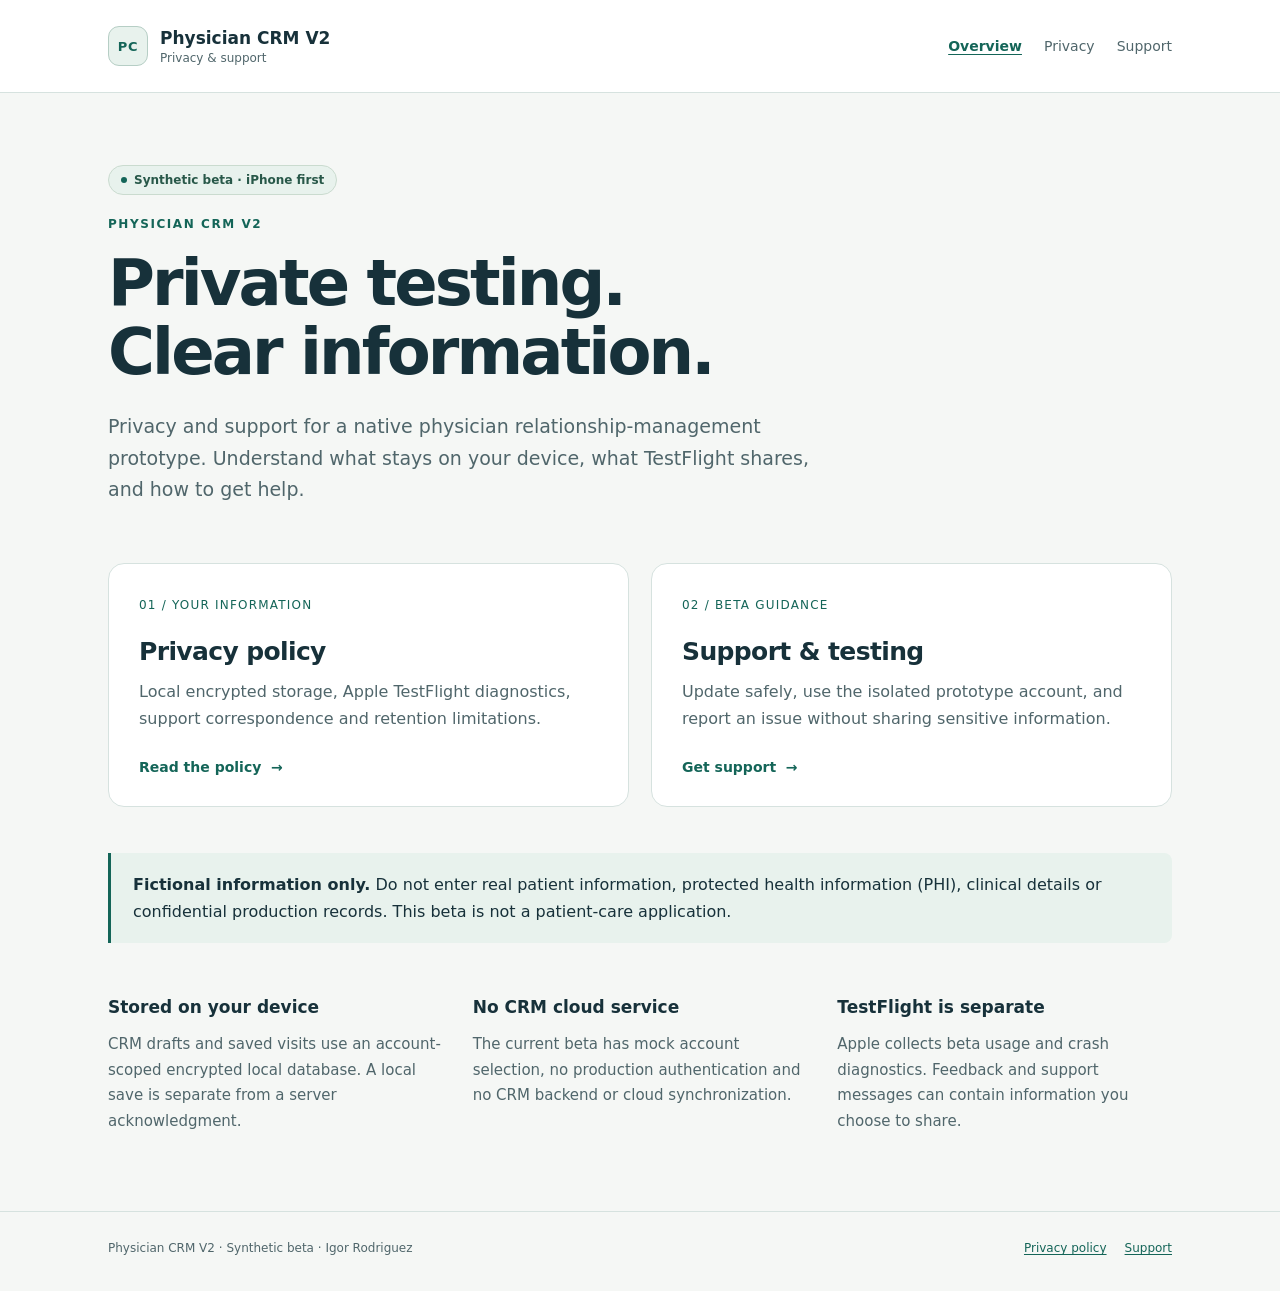
==== index.html @ 6b70af7c "Publish CRM V2 synthetic beta privacy policy and support" ====
<!doctype html>
<html lang="en"><head><meta charset="utf-8"><meta name="viewport" content="width=device-width, initial-scale=1"><meta name="theme-color" content="#146558"><meta name="description" content="Official privacy and support information for the Physician CRM V2 synthetic beta."><meta name="referrer" content="strict-origin-when-cross-origin"><title>Privacy & support | Physician CRM V2</title><link rel="canonical" href="https://sketchiergnome0.github.io/physician-crm-v2-pages/"><link rel="icon" href="./icon.svg" type="image/svg+xml"><link rel="stylesheet" href="./style.css"></head>
<body><a class="skip" href="#main">Skip to content</a><header><div class="shell"><a class="brand" href="./"><span class="brandmark" aria-hidden="true">PC</span><span>Physician CRM V2<small>Privacy &amp; support</small></span></a><nav aria-label="Main navigation"><a href="./" aria-current="page">Overview</a><a href="./privacy/">Privacy</a><a href="./support/">Support</a></nav></div></header><main id="main" class="shell">
<section class="hero"><div class="badge">Synthetic beta · iPhone first</div><p class="eyebrow">Physician CRM V2</p><h1>Private testing.<br>Clear information.</h1><p class="lead">Privacy and support for a native physician relationship-management prototype. Understand what stays on your device, what TestFlight shares, and how to get help.</p></section>
<div class="cards"><a class="card" href="./privacy/"><span class="number">01 / YOUR INFORMATION</span><h2>Privacy policy</h2><p>Local encrypted storage, Apple TestFlight diagnostics, support correspondence and retention limitations.</p><span class="more">Read the policy &nbsp;→</span></a><a class="card" href="./support/"><span class="number">02 / BETA GUIDANCE</span><h2>Support &amp; testing</h2><p>Update safely, use the isolated prototype account, and report an issue without sharing sensitive information.</p><span class="more">Get support &nbsp;→</span></a></div>
<aside class="notice" aria-label="Synthetic data only"><p><strong>Fictional information only.</strong> Do not enter real patient information, protected health information (PHI), clinical details or confidential production records. This beta is not a patient-care application.</p></aside>
<section class="overview" aria-label="Current beta scope"><div><h2>Stored on your device</h2><p>CRM drafts and saved visits use an account-scoped encrypted local database. A local save is separate from a server acknowledgment.</p></div><div><h2>No CRM cloud service</h2><p>The current beta has mock account selection, no production authentication and no CRM backend or cloud synchronization.</p></div><div><h2>TestFlight is separate</h2><p>Apple collects beta usage and crash diagnostics. Feedback and support messages can contain information you choose to share.</p></div></section></main><footer><div class="shell"><span>Physician CRM V2 · Synthetic beta · Igor Rodriguez</span><span><a href="./privacy/">Privacy policy</a><a href="./support/">Support</a></span></div></footer></body></html>
---- style.css ----
@charset "UTF-8";
:root{color-scheme:light;--ink:#17313a;--muted:#50666b;--paper:#f5f7f5;--line:#d6e2df;--accent:#146558;--soft:#e8f2ed;font-family:ui-sans-serif,system-ui,-apple-system,BlinkMacSystemFont,"Segoe UI",sans-serif;background:var(--paper);color:var(--ink)}
*{box-sizing:border-box}body{margin:0}a{color:var(--accent);text-underline-offset:.2em}a:hover{text-decoration-thickness:2px}a:focus-visible{outline:3px solid #9f691c;outline-offset:5px;border-radius:3px}.skip{position:absolute;left:16px;top:-70px;background:white;padding:12px;z-index:2}.skip:focus{top:12px}.shell{max-width:1120px;margin:auto;padding:0 28px}header{border-bottom:1px solid var(--line);background:#fff}header .shell{min-height:92px;display:flex;align-items:center;justify-content:space-between;gap:22px;padding-top:20px;padding-bottom:20px}.brand{display:flex;gap:12px;align-items:center;color:var(--ink);text-decoration:none;font-size:17px;font-weight:700}.brandmark{display:grid;place-items:center;width:40px;height:40px;border:1px solid #b6cec5;border-radius:11px;background:var(--soft);color:var(--accent);font-size:13px;letter-spacing:.05em}.brand small{display:block;color:var(--muted);font-size:12px;font-weight:500;margin-top:3px}nav{display:flex;flex-wrap:wrap;gap:22px;font-size:14px}nav a{color:var(--muted);text-decoration:none;padding:8px 0}nav a[aria-current=page]{color:var(--accent);font-weight:700;text-decoration:underline}.hero{padding-top:72px;padding-bottom:58px}.eyebrow{font-size:12px;font-weight:700;letter-spacing:.13em;text-transform:uppercase;color:var(--accent);margin:0 0 18px}.badge{display:inline-flex;gap:7px;align-items:center;border:1px solid #cadbcf;border-radius:99px;background:var(--soft);padding:7px 12px;color:#285849;font-size:12px;font-weight:600;margin-bottom:22px}.badge::before{content:"";width:6px;height:6px;border-radius:50%;background:var(--accent)}h1{font-size:clamp(34px,5vw,64px);line-height:1.08;letter-spacing:-.045em;font-weight:650;margin:0 0 24px;max-width:820px}.lead{font-size:19px;line-height:1.65;color:var(--muted);max-width:710px;margin:0}.cards{display:grid;grid-template-columns:repeat(2,minmax(0,1fr));gap:22px;margin-bottom:46px}.card{background:#fff;border:1px solid var(--line);border-radius:16px;padding:30px;text-decoration:none;color:var(--ink);display:block}.card:hover{border-color:var(--accent)}.card .number{font-size:12px;letter-spacing:.1em;color:var(--accent)}.card h2{font-size:25px;margin:24px 0 12px;letter-spacing:-.025em}.card p{color:var(--muted);line-height:1.7;margin:0 0 24px}.card .more{color:var(--accent);font-size:14px;font-weight:650}.notice{border-left:3px solid var(--accent);padding:18px 22px;background:var(--soft);border-radius:0 8px 8px 0;line-height:1.7}.notice p{margin:0}.overview{display:grid;grid-template-columns:repeat(3,minmax(0,1fr));gap:30px;margin:40px 0 62px}.overview h2{font-size:17px;margin-bottom:10px}.overview p{color:var(--muted);line-height:1.7;font-size:15px}.document{max-width:790px;margin:0 auto;padding:64px 0}.document h1{font-size:clamp(34px,5vw,52px)}.document h2{font-size:23px;letter-spacing:-.02em;line-height:1.35;margin:38px 0 13px}.document h3{font-size:18px;margin:26px 0 10px}.document p,.document li{font-size:16px;line-height:1.8;color:var(--muted)}.document strong{color:var(--ink)}.document li{padding-left:3px;margin-bottom:8px}.document ul,.document ol{padding-left:25px}.meta{font-size:13px!important;color:var(--muted);margin-bottom:28px}.contact{padding:24px;border:1px solid var(--line);background:white;border-radius:12px;margin:28px 0;overflow-wrap:anywhere}.contact h2{margin-top:0}.contact p:last-child{margin-bottom:0}footer{border-top:1px solid var(--line);padding:26px 0 32px;color:var(--muted);font-size:12px;line-height:1.7}footer .shell{display:flex;flex-wrap:wrap;justify-content:space-between;gap:14px}footer a{margin-left:18px}.document a{overflow-wrap:anywhere}@media(max-width:640px){.shell{padding-left:20px;padding-right:20px}header .shell{align-items:flex-start;flex-direction:column;gap:12px;padding-top:18px;padding-bottom:14px}nav{gap:24px}.hero{padding-top:44px;padding-bottom:34px}.lead{font-size:17px}.cards,.overview{grid-template-columns:1fr}.card{padding:25px}.card h2{margin-top:18px}.overview{gap:12px;margin-top:28px;margin-bottom:38px}.document{padding:38px 0}.document p,.document li{font-size:16px}.document h2{margin-top:30px}footer a{margin-left:0;margin-right:18px}}@media print{header,footer,.skip{display:none}.document{max-width:none;padding:0}:root{background:white;color:black}.notice,.contact{break-inside:avoid}a{color:inherit}}
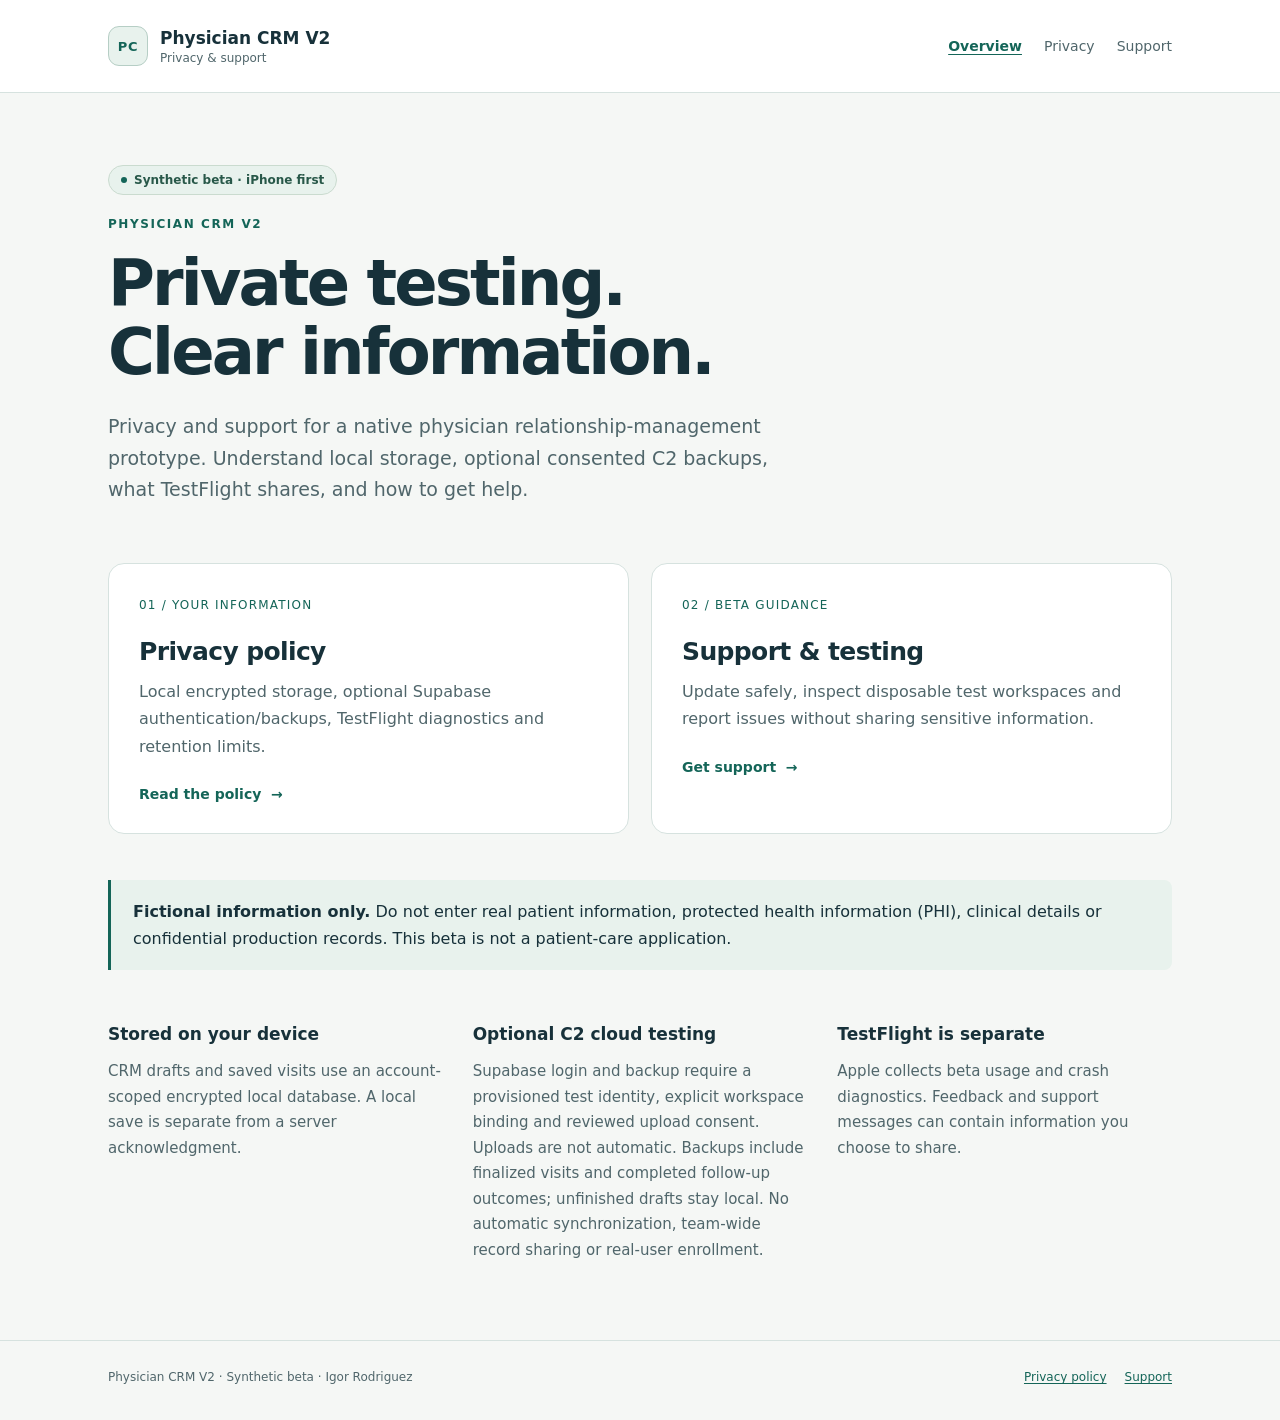
==== commit 8277a6a8: "docs: disclose optional consented C2 synthetic backups" ====
--- a/index.html
+++ b/index.html
@@ -1,7 +1,7 @@
 <!doctype html>
 <html lang="en"><head><meta charset="utf-8"><meta name="viewport" content="width=device-width, initial-scale=1"><meta name="theme-color" content="#146558"><meta name="description" content="Official privacy and support information for the Physician CRM V2 synthetic beta."><meta name="referrer" content="strict-origin-when-cross-origin"><title>Privacy & support | Physician CRM V2</title><link rel="canonical" href="https://sketchiergnome0.github.io/physician-crm-v2-pages/"><link rel="icon" href="./icon.svg" type="image/svg+xml"><link rel="stylesheet" href="./style.css"></head>
 <body><a class="skip" href="#main">Skip to content</a><header><div class="shell"><a class="brand" href="./"><span class="brandmark" aria-hidden="true">PC</span><span>Physician CRM V2<small>Privacy &amp; support</small></span></a><nav aria-label="Main navigation"><a href="./" aria-current="page">Overview</a><a href="./privacy/">Privacy</a><a href="./support/">Support</a></nav></div></header><main id="main" class="shell">
-<section class="hero"><div class="badge">Synthetic beta · iPhone first</div><p class="eyebrow">Physician CRM V2</p><h1>Private testing.<br>Clear information.</h1><p class="lead">Privacy and support for a native physician relationship-management prototype. Understand what stays on your device, what TestFlight shares, and how to get help.</p></section>
-<div class="cards"><a class="card" href="./privacy/"><span class="number">01 / YOUR INFORMATION</span><h2>Privacy policy</h2><p>Local encrypted storage, Apple TestFlight diagnostics, support correspondence and retention limitations.</p><span class="more">Read the policy &nbsp;→</span></a><a class="card" href="./support/"><span class="number">02 / BETA GUIDANCE</span><h2>Support &amp; testing</h2><p>Update safely, use the isolated prototype account, and report an issue without sharing sensitive information.</p><span class="more">Get support &nbsp;→</span></a></div>
+<section class="hero"><div class="badge">Synthetic beta · iPhone first</div><p class="eyebrow">Physician CRM V2</p><h1>Private testing.<br>Clear information.</h1><p class="lead">Privacy and support for a native physician relationship-management prototype. Understand local storage, optional consented C2 backups, what TestFlight shares, and how to get help.</p></section>
+<div class="cards"><a class="card" href="./privacy/"><span class="number">01 / YOUR INFORMATION</span><h2>Privacy policy</h2><p>Local encrypted storage, optional Supabase authentication/backups, TestFlight diagnostics and retention limits.</p><span class="more">Read the policy &nbsp;→</span></a><a class="card" href="./support/"><span class="number">02 / BETA GUIDANCE</span><h2>Support &amp; testing</h2><p>Update safely, inspect disposable test workspaces and report issues without sharing sensitive information.</p><span class="more">Get support &nbsp;→</span></a></div>
 <aside class="notice" aria-label="Synthetic data only"><p><strong>Fictional information only.</strong> Do not enter real patient information, protected health information (PHI), clinical details or confidential production records. This beta is not a patient-care application.</p></aside>
-<section class="overview" aria-label="Current beta scope"><div><h2>Stored on your device</h2><p>CRM drafts and saved visits use an account-scoped encrypted local database. A local save is separate from a server acknowledgment.</p></div><div><h2>No CRM cloud service</h2><p>The current beta has mock account selection, no production authentication and no CRM backend or cloud synchronization.</p></div><div><h2>TestFlight is separate</h2><p>Apple collects beta usage and crash diagnostics. Feedback and support messages can contain information you choose to share.</p></div></section></main><footer><div class="shell"><span>Physician CRM V2 · Synthetic beta · Igor Rodriguez</span><span><a href="./privacy/">Privacy policy</a><a href="./support/">Support</a></span></div></footer></body></html>+<section class="overview" aria-label="Current beta scope"><div><h2>Stored on your device</h2><p>CRM drafts and saved visits use an account-scoped encrypted local database. A local save is separate from a server acknowledgment.</p></div><div><h2>Optional C2 cloud testing</h2><p>Supabase login and backup require a provisioned test identity, explicit workspace binding and reviewed upload consent. Uploads are not automatic. Backups include finalized visits and completed follow-up outcomes; unfinished drafts stay local. No automatic synchronization, team-wide record sharing or real-user enrollment.</p></div><div><h2>TestFlight is separate</h2><p>Apple collects beta usage and crash diagnostics. Feedback and support messages can contain information you choose to share.</p></div></section></main><footer><div class="shell"><span>Physician CRM V2 · Synthetic beta · Igor Rodriguez</span><span><a href="./privacy/">Privacy policy</a><a href="./support/">Support</a></span></div></footer></body></html>
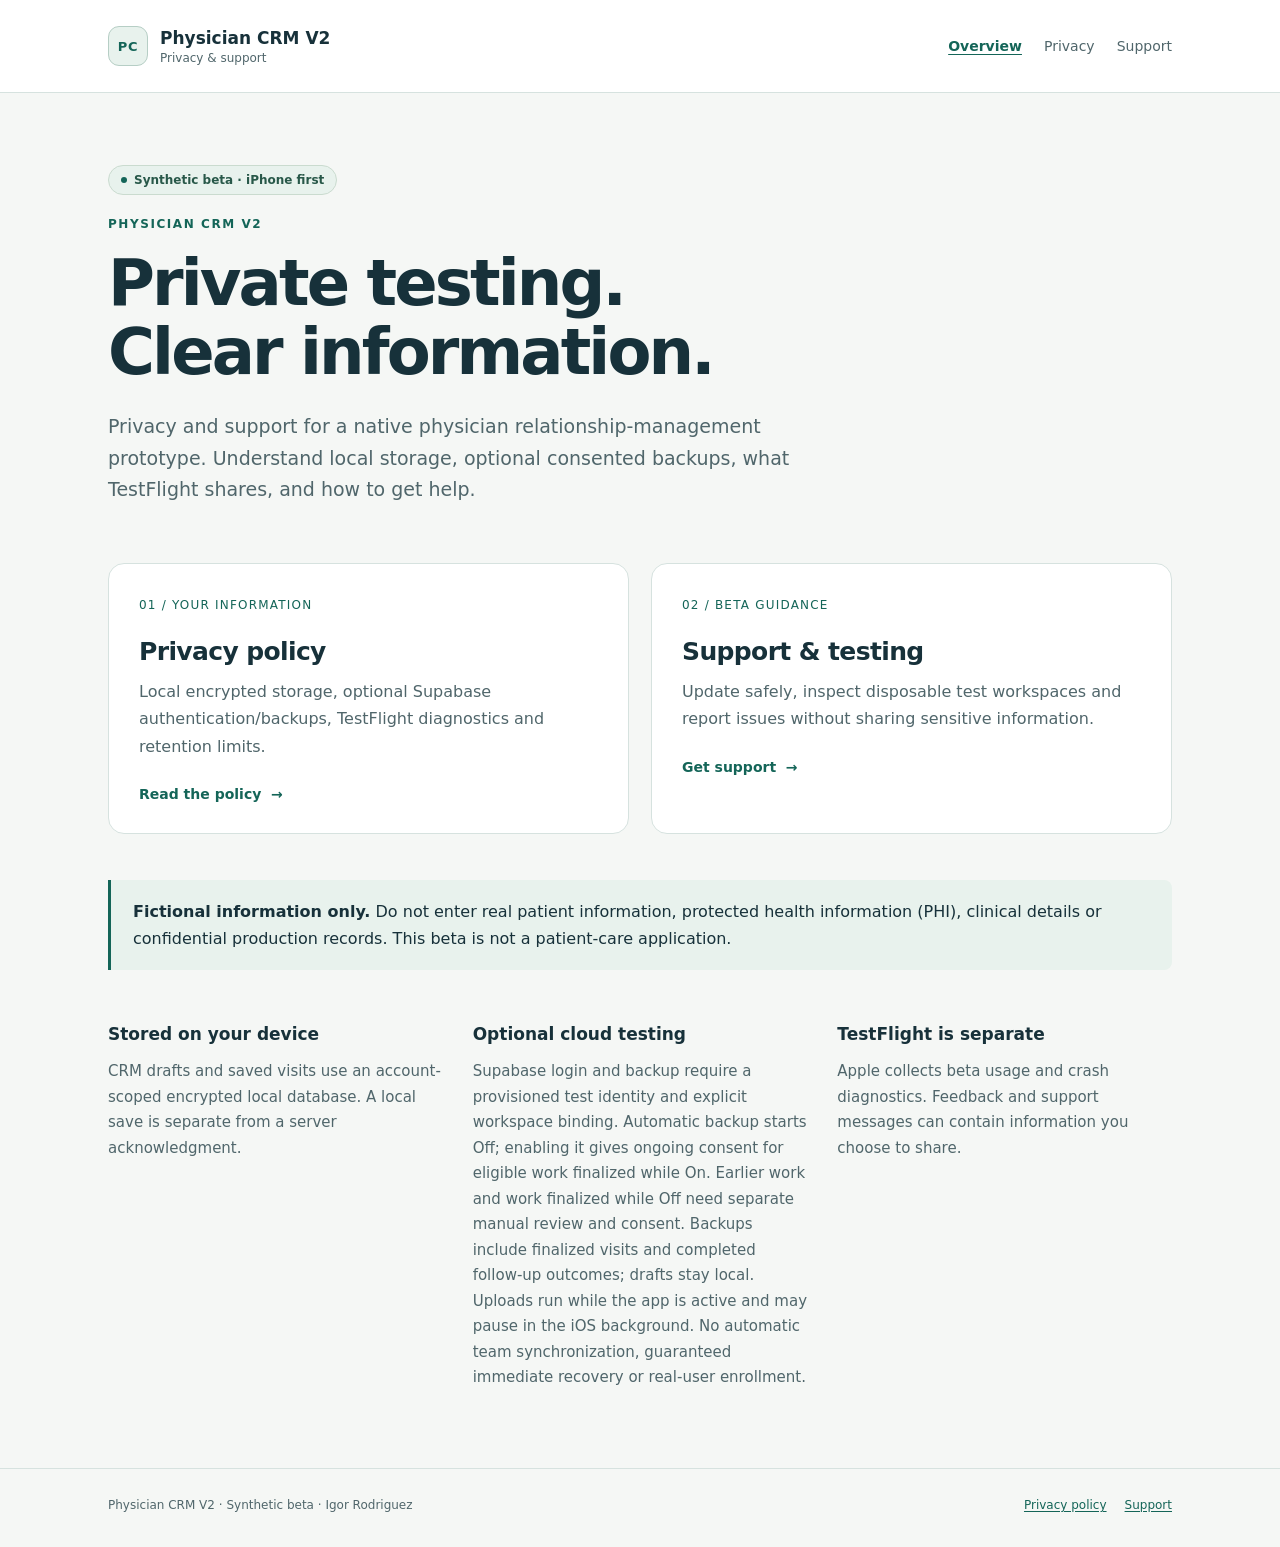
==== commit 102525f6: "Describe optional automatic backup on beta overview" ====
--- a/index.html
+++ b/index.html
@@ -1,7 +1,7 @@
 <!doctype html>
 <html lang="en"><head><meta charset="utf-8"><meta name="viewport" content="width=device-width, initial-scale=1"><meta name="theme-color" content="#146558"><meta name="description" content="Official privacy and support information for the Physician CRM V2 synthetic beta."><meta name="referrer" content="strict-origin-when-cross-origin"><title>Privacy & support | Physician CRM V2</title><link rel="canonical" href="https://sketchiergnome0.github.io/physician-crm-v2-pages/"><link rel="icon" href="./icon.svg" type="image/svg+xml"><link rel="stylesheet" href="./style.css"></head>
 <body><a class="skip" href="#main">Skip to content</a><header><div class="shell"><a class="brand" href="./"><span class="brandmark" aria-hidden="true">PC</span><span>Physician CRM V2<small>Privacy &amp; support</small></span></a><nav aria-label="Main navigation"><a href="./" aria-current="page">Overview</a><a href="./privacy/">Privacy</a><a href="./support/">Support</a></nav></div></header><main id="main" class="shell">
-<section class="hero"><div class="badge">Synthetic beta · iPhone first</div><p class="eyebrow">Physician CRM V2</p><h1>Private testing.<br>Clear information.</h1><p class="lead">Privacy and support for a native physician relationship-management prototype. Understand local storage, optional consented C2 backups, what TestFlight shares, and how to get help.</p></section>
+<section class="hero"><div class="badge">Synthetic beta · iPhone first</div><p class="eyebrow">Physician CRM V2</p><h1>Private testing.<br>Clear information.</h1><p class="lead">Privacy and support for a native physician relationship-management prototype. Understand local storage, optional consented backups, what TestFlight shares, and how to get help.</p></section>
 <div class="cards"><a class="card" href="./privacy/"><span class="number">01 / YOUR INFORMATION</span><h2>Privacy policy</h2><p>Local encrypted storage, optional Supabase authentication/backups, TestFlight diagnostics and retention limits.</p><span class="more">Read the policy &nbsp;→</span></a><a class="card" href="./support/"><span class="number">02 / BETA GUIDANCE</span><h2>Support &amp; testing</h2><p>Update safely, inspect disposable test workspaces and report issues without sharing sensitive information.</p><span class="more">Get support &nbsp;→</span></a></div>
 <aside class="notice" aria-label="Synthetic data only"><p><strong>Fictional information only.</strong> Do not enter real patient information, protected health information (PHI), clinical details or confidential production records. This beta is not a patient-care application.</p></aside>
-<section class="overview" aria-label="Current beta scope"><div><h2>Stored on your device</h2><p>CRM drafts and saved visits use an account-scoped encrypted local database. A local save is separate from a server acknowledgment.</p></div><div><h2>Optional C2 cloud testing</h2><p>Supabase login and backup require a provisioned test identity, explicit workspace binding and reviewed upload consent. Uploads are not automatic. Backups include finalized visits and completed follow-up outcomes; unfinished drafts stay local. No automatic synchronization, team-wide record sharing or real-user enrollment.</p></div><div><h2>TestFlight is separate</h2><p>Apple collects beta usage and crash diagnostics. Feedback and support messages can contain information you choose to share.</p></div></section></main><footer><div class="shell"><span>Physician CRM V2 · Synthetic beta · Igor Rodriguez</span><span><a href="./privacy/">Privacy policy</a><a href="./support/">Support</a></span></div></footer></body></html>
+<section class="overview" aria-label="Current beta scope"><div><h2>Stored on your device</h2><p>CRM drafts and saved visits use an account-scoped encrypted local database. A local save is separate from a server acknowledgment.</p></div><div><h2>Optional cloud testing</h2><p>Supabase login and backup require a provisioned test identity and explicit workspace binding. Automatic backup starts Off; enabling it gives ongoing consent for eligible work finalized while On. Earlier work and work finalized while Off need separate manual review and consent. Backups include finalized visits and completed follow-up outcomes; drafts stay local. Uploads run while the app is active and may pause in the iOS background. No automatic team synchronization, guaranteed immediate recovery or real-user enrollment.</p></div><div><h2>TestFlight is separate</h2><p>Apple collects beta usage and crash diagnostics. Feedback and support messages can contain information you choose to share.</p></div></section></main><footer><div class="shell"><span>Physician CRM V2 · Synthetic beta · Igor Rodriguez</span><span><a href="./privacy/">Privacy policy</a><a href="./support/">Support</a></span></div></footer></body></html>
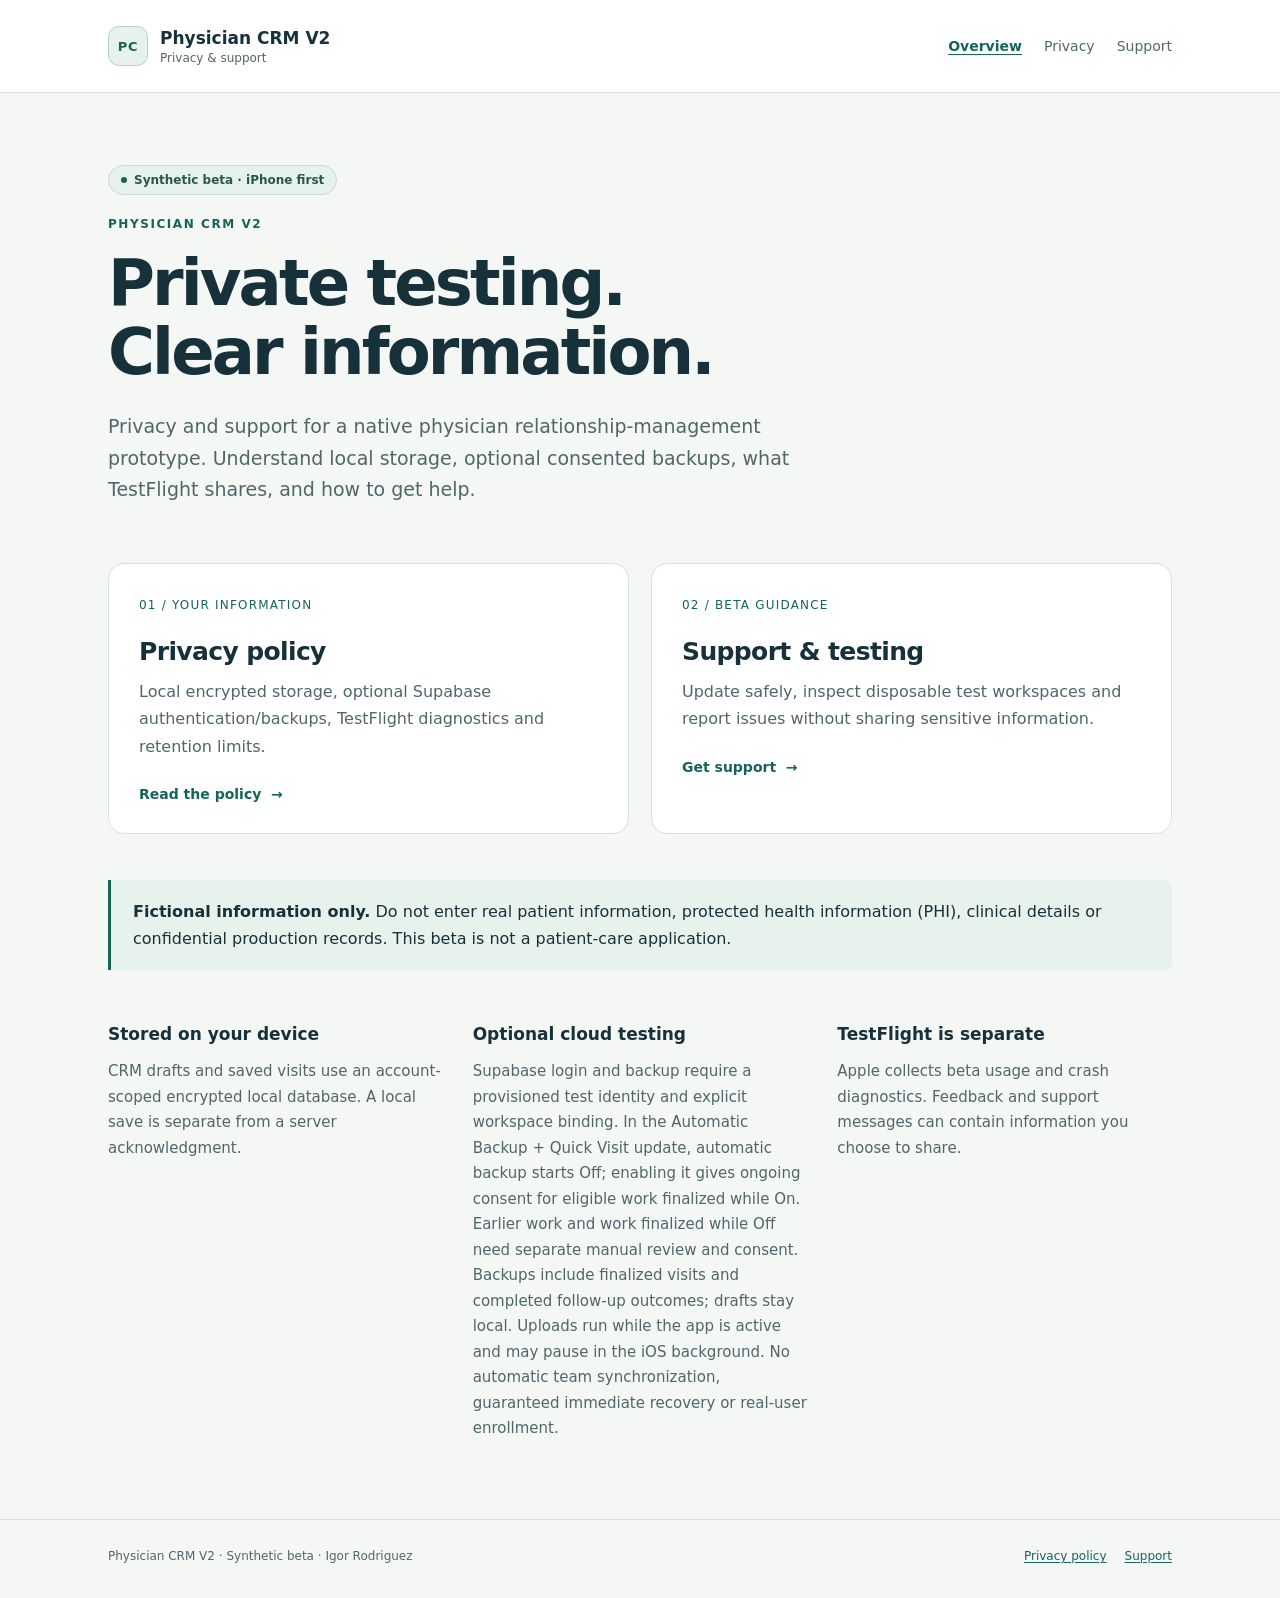
==== commit 7ea99f6e: "Clarify automatic backup applies to upcoming TestFlight update" ====
--- a/index.html
+++ b/index.html
@@ -4,4 +4,4 @@
 <section class="hero"><div class="badge">Synthetic beta · iPhone first</div><p class="eyebrow">Physician CRM V2</p><h1>Private testing.<br>Clear information.</h1><p class="lead">Privacy and support for a native physician relationship-management prototype. Understand local storage, optional consented backups, what TestFlight shares, and how to get help.</p></section>
 <div class="cards"><a class="card" href="./privacy/"><span class="number">01 / YOUR INFORMATION</span><h2>Privacy policy</h2><p>Local encrypted storage, optional Supabase authentication/backups, TestFlight diagnostics and retention limits.</p><span class="more">Read the policy &nbsp;→</span></a><a class="card" href="./support/"><span class="number">02 / BETA GUIDANCE</span><h2>Support &amp; testing</h2><p>Update safely, inspect disposable test workspaces and report issues without sharing sensitive information.</p><span class="more">Get support &nbsp;→</span></a></div>
 <aside class="notice" aria-label="Synthetic data only"><p><strong>Fictional information only.</strong> Do not enter real patient information, protected health information (PHI), clinical details or confidential production records. This beta is not a patient-care application.</p></aside>
-<section class="overview" aria-label="Current beta scope"><div><h2>Stored on your device</h2><p>CRM drafts and saved visits use an account-scoped encrypted local database. A local save is separate from a server acknowledgment.</p></div><div><h2>Optional cloud testing</h2><p>Supabase login and backup require a provisioned test identity and explicit workspace binding. Automatic backup starts Off; enabling it gives ongoing consent for eligible work finalized while On. Earlier work and work finalized while Off need separate manual review and consent. Backups include finalized visits and completed follow-up outcomes; drafts stay local. Uploads run while the app is active and may pause in the iOS background. No automatic team synchronization, guaranteed immediate recovery or real-user enrollment.</p></div><div><h2>TestFlight is separate</h2><p>Apple collects beta usage and crash diagnostics. Feedback and support messages can contain information you choose to share.</p></div></section></main><footer><div class="shell"><span>Physician CRM V2 · Synthetic beta · Igor Rodriguez</span><span><a href="./privacy/">Privacy policy</a><a href="./support/">Support</a></span></div></footer></body></html>
+<section class="overview" aria-label="Current beta scope"><div><h2>Stored on your device</h2><p>CRM drafts and saved visits use an account-scoped encrypted local database. A local save is separate from a server acknowledgment.</p></div><div><h2>Optional cloud testing</h2><p>Supabase login and backup require a provisioned test identity and explicit workspace binding. In the Automatic Backup + Quick Visit update, automatic backup starts Off; enabling it gives ongoing consent for eligible work finalized while On. Earlier work and work finalized while Off need separate manual review and consent. Backups include finalized visits and completed follow-up outcomes; drafts stay local. Uploads run while the app is active and may pause in the iOS background. No automatic team synchronization, guaranteed immediate recovery or real-user enrollment.</p></div><div><h2>TestFlight is separate</h2><p>Apple collects beta usage and crash diagnostics. Feedback and support messages can contain information you choose to share.</p></div></section></main><footer><div class="shell"><span>Physician CRM V2 · Synthetic beta · Igor Rodriguez</span><span><a href="./privacy/">Privacy policy</a><a href="./support/">Support</a></span></div></footer></body></html>
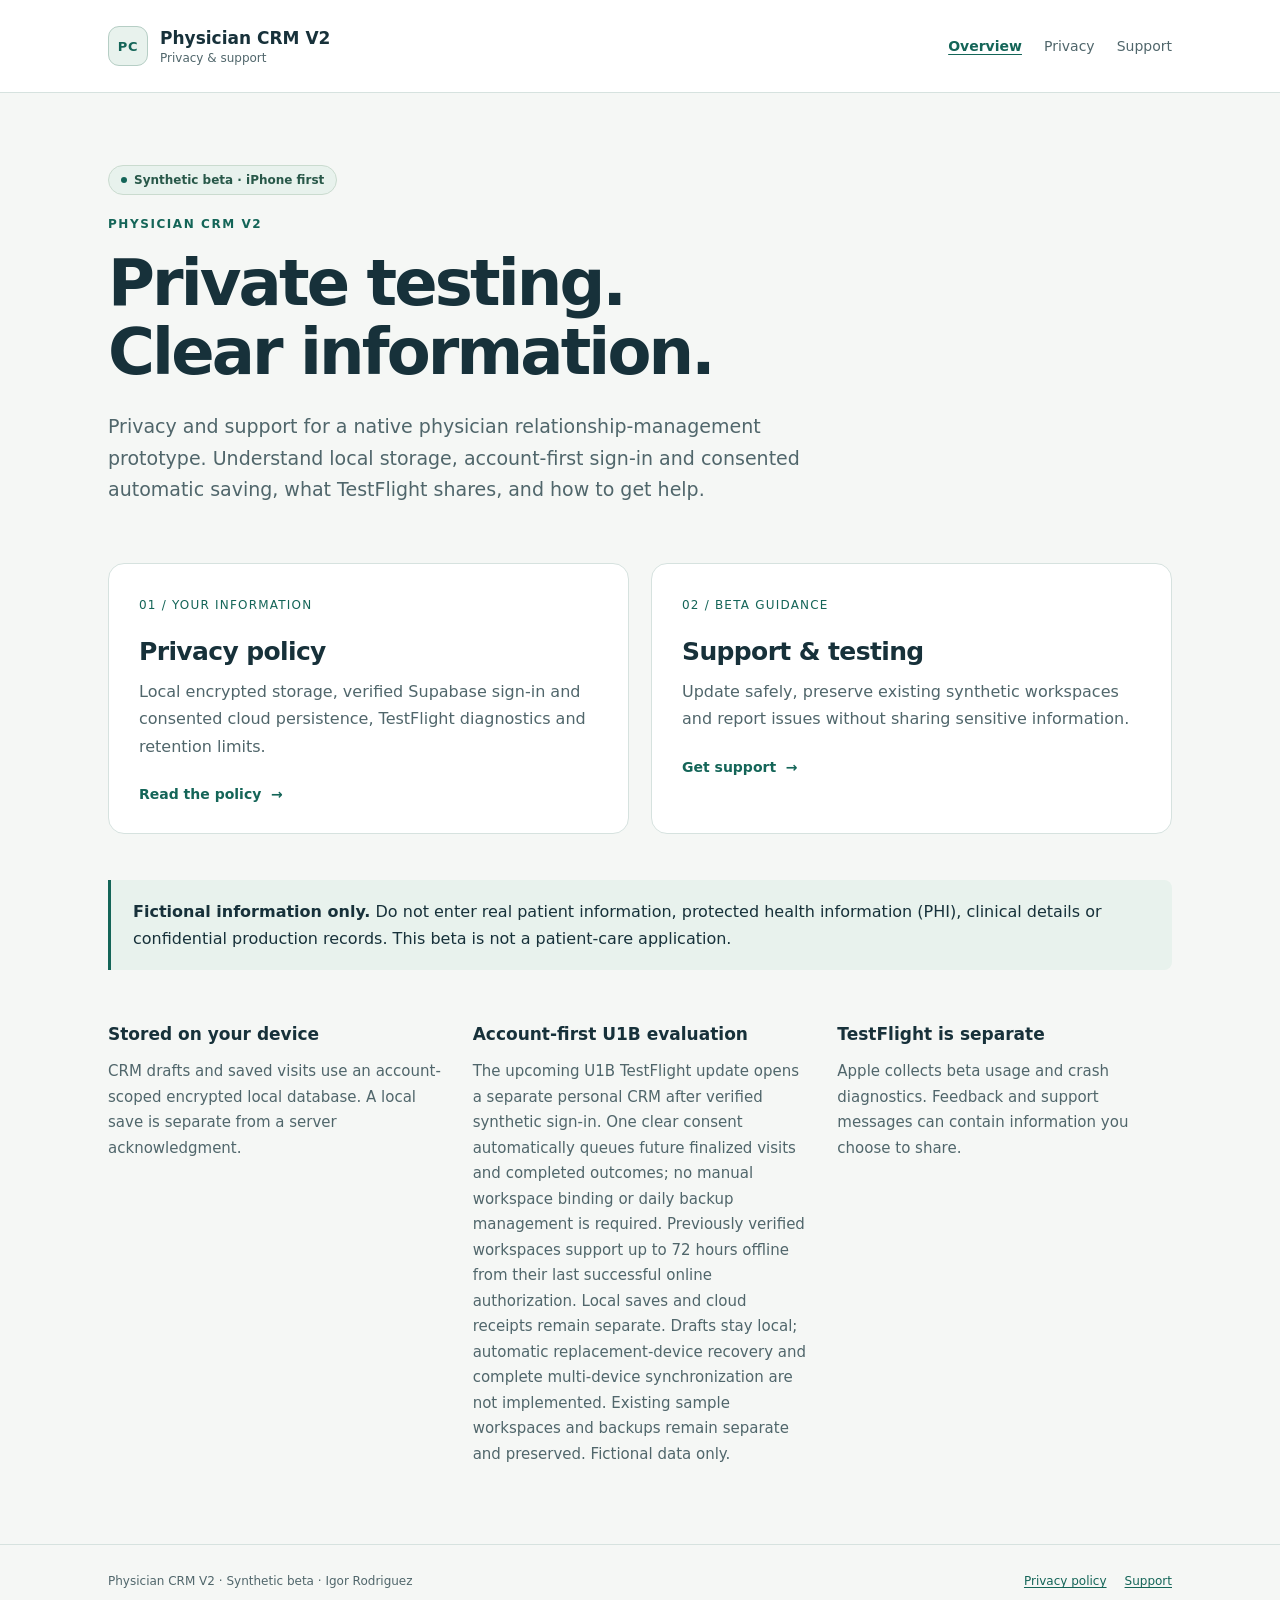
==== commit e3171659: "Describe U1B account-first consent and bounded offline access" ====
--- a/index.html
+++ b/index.html
@@ -1,7 +1,7 @@
 <!doctype html>
 <html lang="en"><head><meta charset="utf-8"><meta name="viewport" content="width=device-width, initial-scale=1"><meta name="theme-color" content="#146558"><meta name="description" content="Official privacy and support information for the Physician CRM V2 synthetic beta."><meta name="referrer" content="strict-origin-when-cross-origin"><title>Privacy & support | Physician CRM V2</title><link rel="canonical" href="https://sketchiergnome0.github.io/physician-crm-v2-pages/"><link rel="icon" href="./icon.svg" type="image/svg+xml"><link rel="stylesheet" href="./style.css"></head>
 <body><a class="skip" href="#main">Skip to content</a><header><div class="shell"><a class="brand" href="./"><span class="brandmark" aria-hidden="true">PC</span><span>Physician CRM V2<small>Privacy &amp; support</small></span></a><nav aria-label="Main navigation"><a href="./" aria-current="page">Overview</a><a href="./privacy/">Privacy</a><a href="./support/">Support</a></nav></div></header><main id="main" class="shell">
-<section class="hero"><div class="badge">Synthetic beta · iPhone first</div><p class="eyebrow">Physician CRM V2</p><h1>Private testing.<br>Clear information.</h1><p class="lead">Privacy and support for a native physician relationship-management prototype. Understand local storage, optional consented backups, what TestFlight shares, and how to get help.</p></section>
-<div class="cards"><a class="card" href="./privacy/"><span class="number">01 / YOUR INFORMATION</span><h2>Privacy policy</h2><p>Local encrypted storage, optional Supabase authentication/backups, TestFlight diagnostics and retention limits.</p><span class="more">Read the policy &nbsp;→</span></a><a class="card" href="./support/"><span class="number">02 / BETA GUIDANCE</span><h2>Support &amp; testing</h2><p>Update safely, inspect disposable test workspaces and report issues without sharing sensitive information.</p><span class="more">Get support &nbsp;→</span></a></div>
+<section class="hero"><div class="badge">Synthetic beta · iPhone first</div><p class="eyebrow">Physician CRM V2</p><h1>Private testing.<br>Clear information.</h1><p class="lead">Privacy and support for a native physician relationship-management prototype. Understand local storage, account-first sign-in and consented automatic saving, what TestFlight shares, and how to get help.</p></section>
+<div class="cards"><a class="card" href="./privacy/"><span class="number">01 / YOUR INFORMATION</span><h2>Privacy policy</h2><p>Local encrypted storage, verified Supabase sign-in and consented cloud persistence, TestFlight diagnostics and retention limits.</p><span class="more">Read the policy &nbsp;→</span></a><a class="card" href="./support/"><span class="number">02 / BETA GUIDANCE</span><h2>Support &amp; testing</h2><p>Update safely, preserve existing synthetic workspaces and report issues without sharing sensitive information.</p><span class="more">Get support &nbsp;→</span></a></div>
 <aside class="notice" aria-label="Synthetic data only"><p><strong>Fictional information only.</strong> Do not enter real patient information, protected health information (PHI), clinical details or confidential production records. This beta is not a patient-care application.</p></aside>
-<section class="overview" aria-label="Current beta scope"><div><h2>Stored on your device</h2><p>CRM drafts and saved visits use an account-scoped encrypted local database. A local save is separate from a server acknowledgment.</p></div><div><h2>Optional cloud testing</h2><p>Supabase login and backup require a provisioned test identity and explicit workspace binding. In the Automatic Backup + Quick Visit update, automatic backup starts Off; enabling it gives ongoing consent for eligible work finalized while On. Earlier work and work finalized while Off need separate manual review and consent. Backups include finalized visits and completed follow-up outcomes; drafts stay local. Uploads run while the app is active and may pause in the iOS background. No automatic team synchronization, guaranteed immediate recovery or real-user enrollment.</p></div><div><h2>TestFlight is separate</h2><p>Apple collects beta usage and crash diagnostics. Feedback and support messages can contain information you choose to share.</p></div></section></main><footer><div class="shell"><span>Physician CRM V2 · Synthetic beta · Igor Rodriguez</span><span><a href="./privacy/">Privacy policy</a><a href="./support/">Support</a></span></div></footer></body></html>
+<section class="overview" aria-label="Current beta scope"><div><h2>Stored on your device</h2><p>CRM drafts and saved visits use an account-scoped encrypted local database. A local save is separate from a server acknowledgment.</p></div><div><h2>Account-first U1B evaluation</h2><p>The upcoming U1B TestFlight update opens a separate personal CRM after verified synthetic sign-in. One clear consent automatically queues future finalized visits and completed outcomes; no manual workspace binding or daily backup management is required. Previously verified workspaces support up to 72 hours offline from their last successful online authorization. Local saves and cloud receipts remain separate. Drafts stay local; automatic replacement-device recovery and complete multi-device synchronization are not implemented. Existing sample workspaces and backups remain separate and preserved. Fictional data only.</p></div><div><h2>TestFlight is separate</h2><p>Apple collects beta usage and crash diagnostics. Feedback and support messages can contain information you choose to share.</p></div></section></main><footer><div class="shell"><span>Physician CRM V2 · Synthetic beta · Igor Rodriguez</span><span><a href="./privacy/">Privacy policy</a><a href="./support/">Support</a></span></div></footer></body></html>
